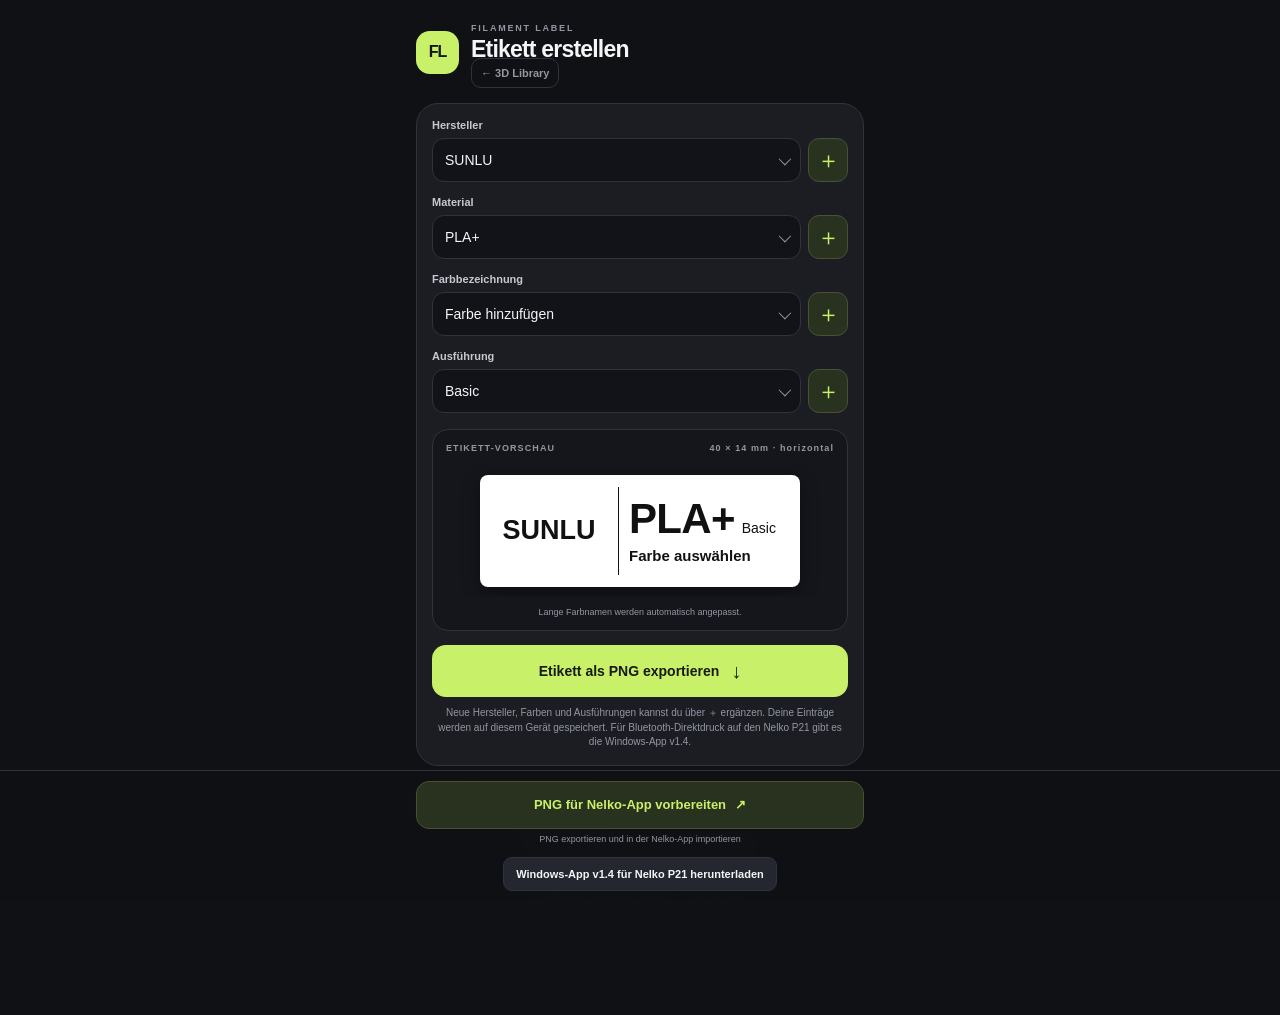
==== label-studio/index.html @ 8e7e8d68 "Add integrated browser Label Studio editor" ====
<!doctype html>
<html lang="de">
<head>
  <meta charset="UTF-8">
  <meta name="viewport" content="width=device-width, initial-scale=1, viewport-fit=cover">
  <meta name="theme-color" content="#101114">
  <meta name="apple-mobile-web-app-capable" content="yes">
  <meta name="apple-mobile-web-app-status-bar-style" content="black-translucent">
  <meta name="apple-mobile-web-app-title" content="Filament Label">
  <meta name="description" content="Filament-Etiketten im Format 40 × 14 mm erstellen.">
  <link rel="manifest" href="./manifest.webmanifest">
  <link rel="apple-touch-icon" href="./icon.svg">
  <link rel="stylesheet" href="./style.css?v=10">
  <title>Filament Label Studio</title>
</head>
<body>
  <main class="app-shell">
    <header class="topbar">
      <div class="brand-mark" aria-hidden="true">FL</div>
      <div class="topbar-copy">
        <p class="eyebrow">FILAMENT LABEL</p>
        <h1>Etikett erstellen</h1>
      <a class="library-back-link" href="../" aria-label="Zurück zur 3D Library">← 3D Library</a>
      </div>
    </header>

    <section class="form-card" aria-label="Etikett konfigurieren">
      <div class="field">
        <label for="brand">Hersteller</label>
        <div class="select-add">
          <select id="brand" aria-label="Hersteller"></select>
          <button class="add-btn" type="button" data-add="brand" aria-label="Hersteller hinzufügen">＋</button>
        </div>
      </div>

      <div class="field">
        <label for="material">Material</label>
        <div class="select-add">
          <select id="material" aria-label="Material">
            <option>PLA+</option>
            <option>PLA</option>
            <option>PETG</option>
            <option>PETG HF</option>
            <option>TPU</option>
            <option>ASA</option>
            <option>ABS</option>
          </select>
          <button class="add-btn" type="button" data-add="material" aria-label="Material hinzufügen">＋</button>
        </div>
      </div>

      <div class="field">
        <label for="color">Farbbezeichnung</label>
        <div class="select-add">
          <select id="color" aria-label="Farbbezeichnung"></select>
          <button class="add-btn" type="button" data-add="color" aria-label="Farbbezeichnung hinzufügen">＋</button>
        </div>
      </div>

      <div class="field">
        <label for="finish">Ausführung</label>
        <div class="select-add">
          <select id="finish" aria-label="Ausführung"></select>
          <button class="add-btn" type="button" data-add="finish" aria-label="Ausführung hinzufügen">＋</button>
        </div>
      </div>

      <div class="preview-wrap">
        <div class="preview-heading">
          <span>ETIKETT-VORSCHAU</span>
          <span>40 × 14 mm · horizontal</span>
        </div>
        <div class="label-stage">
          <div class="print-label" id="labelPreview" aria-label="Etikettenvorschau">
            <div class="label-brand" id="previewBrand">SUNLU</div>
            <div class="label-divider" aria-hidden="true"></div>
            <div class="label-content">
              <div class="material-line">
                <strong id="previewMaterial">PLA</strong>
                <span id="previewFinish">Basic</span>
              </div>
              <div class="label-color" id="previewColor">Farbe auswählen</div>
            </div>
          </div>
        </div>
        <p class="preview-caption">Lange Farbnamen werden automatisch angepasst.</p>
      </div>

      <button class="primary-btn" id="exportLabel" type="button">
        Etikett als PNG exportieren <span aria-hidden="true">↓</span>
      </button>
      <p class="helper-text">Neue Hersteller, Farben und Ausführungen kannst du über ＋ ergänzen. Deine Einträge werden auf diesem Gerät gespeichert. Für Bluetooth-Direktdruck auf den Nelko P21 gibt es die Windows-App v1.4.</p>
    </section>

    <section class="recent-section" aria-label="Zuletzt exportierte Etiketten">
      <div class="section-heading">
        <h2>Zuletzt exportierte Etiketten</h2>
        <button id="clearSaved" class="clear-btn" type="button">Leeren</button>
      </div>
      <div id="savedList" class="saved-list">
        <p class="empty-state">Hier erscheinen deine zuletzt exportierten Etiketten.</p>
      </div>
    </section>

    <footer class="footer">FILAMENT LABEL STUDIO <span>•</span> 40 × 14 MM</footer>
  </main>

  <div class="share-dock" role="region" aria-label="Etikett an Nelko übergeben">
    <button class="secondary-btn" id="shareLabel" type="button">
      PNG für Nelko-App vorbereiten <span aria-hidden="true">↗</span>
    </button>
    <p>PNG exportieren und in der Nelko-App importieren</p>
    <a class="windows-download" href="./Filament-Label-Studio-Windows-v1.4.zip" download>Windows-App v1.4 für Nelko P21 herunterladen</a>
  </div>
  <div id="toast" class="toast" role="status" aria-live="polite"></div>
  <dialog id="addDialog" class="add-dialog">
    <form id="addForm" method="dialog">
      <h2 id="addDialogTitle">Eintrag hinzufügen</h2>
      <label for="newOptionInput">Name</label>
      <input id="newOptionInput" type="text" maxlength="40" autocomplete="off" autocapitalize="words" placeholder="Name eingeben" required>
      <div class="dialog-actions">
        <button type="button" class="dialog-cancel" id="cancelAdd">Abbrechen</button>
        <button type="submit" class="dialog-save">Hinzufügen</button>
      </div>
    </form>
  </dialog>
  <script src="./app.js?v=10" defer></script>
  <script>
    if ("serviceWorker" in navigator && location.protocol !== "file:") {
      window.addEventListener("load", () => {
        navigator.serviceWorker.register("./sw.js?v=10").catch(() => {});
      });
    }
  </script>
</body>
</html>
---- label-studio/style.css ----
/* Filament Label Studio v0.5 — selectors match index.html */
* { box-sizing: border-box; -webkit-tap-highlight-color: transparent; }

:root {
  color-scheme: dark;
  --bg: #101114;
  --panel: #1b1d23;
  --panel-raised: #242730;
  --line: #30333c;
  --text: #f5f5f6;
  --muted: #9297a3;
  --lime: #c8f169;
}

html, body {
  margin: 0;
  min-height: 100%;
  background: var(--bg);
  color: var(--text);
  font-family: -apple-system, BlinkMacSystemFont, "Segoe UI", sans-serif;
}

body {
  padding: env(safe-area-inset-top) 0 env(safe-area-inset-bottom);
}

button, select { font: inherit; }
button { cursor: pointer; }

.app-shell {
  width: min(100%, 520px);
  min-height: 100dvh;
  margin: 0 auto;
  padding: 14px 20px 36px;
}

.topbar {
  display: flex;
  align-items: center;
  gap: 12px;
  padding: 9px 0 22px;
}

.brand-mark {
  width: 43px;
  height: 43px;
  flex: 0 0 43px;
  border-radius: 14px;
  background: var(--lime);
  color: #15180f;
  display: grid;
  place-items: center;
  font-weight: 900;
  font-size: 16px;
  letter-spacing: -1px;
}

.eyebrow {
  margin: 0 0 3px;
  color: var(--muted);
  font-size: 9px;
  font-weight: 800;
  letter-spacing: 1.8px;
}

h1 {
  margin: 0;
  font-size: 23px;
  font-weight: 800;
  letter-spacing: -.8px;
}

.form-card {
  display: grid;
  gap: 15px;
  padding: 17px;
  background: var(--panel);
  border: 1px solid var(--line);
  border-radius: 22px;
}

.field { display: grid; gap: 7px; }

.field label {
  color: #c5c8d0;
  font-size: 11px;
  font-weight: 750;
}

select {
  appearance: none;
  -webkit-appearance: none;
  width: 100%;
  min-width: 0;
  height: 47px;
  padding: 0 38px 0 13px;
  border: 1px solid var(--line);
  border-radius: 12px;
  outline: none;
  background-color: #111318;
  background-image: url("data:image/svg+xml,%3Csvg xmlns='http://www.w3.org/2000/svg' width='14' height='14' viewBox='0 0 24 24' fill='none' stroke='%239297a3' stroke-width='2' stroke-linecap='round' stroke-linejoin='round'%3E%3Cpath d='m6 9 6 6 6-6'/%3E%3C/svg%3E");
  background-repeat: no-repeat;
  background-position: right 13px center;
  color: var(--text);
  font-size: 14px;
}


select:focus { border-color: var(--lime); }

/* Custom dropdowns: consistent dark menu instead of the browser's blue native popup. */
.custom-select {
  position: relative;
  width: 100%;
  min-width: 0;
}
.custom-select > select {
  display: none;
}
.custom-select-trigger {
  display: flex;
  width: 100%;
  min-width: 0;
  min-height: 47px;
  align-items: center;
  justify-content: space-between;
  gap: 12px;
  padding: 0 13px;
  border: 1px solid var(--line);
  border-radius: 12px;
  background: #111318;
  color: var(--text);
  text-align: left;
  font-size: 14px;
}
.custom-select-trigger:focus-visible {
  outline: 2px solid var(--lime);
  outline-offset: 2px;
}
.custom-select-trigger::after {
  width: 8px;
  height: 8px;
  flex: 0 0 8px;
  border-right: 1.5px solid var(--muted);
  border-bottom: 1.5px solid var(--muted);
  content: "";
  transform: rotate(45deg) translateY(-2px);
  transition: transform .15s ease;
}
.custom-select.open .custom-select-trigger {
  border-color: var(--lime);
  border-bottom-left-radius: 8px;
  border-bottom-right-radius: 8px;
}
.custom-select.open .custom-select-trigger::after {
  transform: rotate(225deg) translate(-1px, -1px);
}
.custom-select-menu {
  position: absolute;
  z-index: 30;
  top: calc(100% + 6px);
  right: 0;
  left: 0;
  display: none;
  max-height: 220px;
  overflow-y: auto;
  padding: 5px;
  border: 1px solid #414650;
  border-radius: 12px;
  background: #1b1d23;
  box-shadow: 0 12px 28px #0009;
}
.custom-select.open .custom-select-menu { display: grid; gap: 3px; }
.custom-select-option {
  width: 100%;
  min-height: 38px;
  padding: 8px 10px;
  border: 0;
  border-radius: 8px;
  background: transparent;
  color: var(--text);
  text-align: left;
  font-size: 14px;
}
.custom-select-option:hover,
.custom-select-option:focus-visible {
  outline: none;
  background: #2a3021;
  color: var(--lime);
}
.custom-select-option[aria-selected="true"] {
  background: #303a22;
  color: var(--lime);
  font-weight: 700;
}

.select-add {
  display: grid;
  grid-template-columns: minmax(0, 1fr) 47px;
  gap: 8px;
}

.add-btn {
  min-height: 47px;
  border: 1px solid #485136;
  border-radius: 12px;
  background: #29311f;
  color: var(--lime);
  font-size: 25px;
  font-weight: 400;
  line-height: 1;
}

.add-btn:active, .primary-btn:active { transform: scale(.985); }

.preview-wrap {
  margin-top: 2px;
  padding: 13px;
  border: 1px solid var(--line);
  border-radius: 16px;
  background: #14161b;
}

.preview-heading {
  display: flex;
  justify-content: space-between;
  gap: 8px;
  margin-bottom: 12px;
  color: var(--muted);
  font-size: 9px;
  font-weight: 800;
  letter-spacing: 1.1px;
}

.label-stage {
  display: flex;
  width: 100%;
  min-height: 132px;
  justify-content: center;
  align-items: center;
  overflow: hidden;
}

.print-label {
  display: grid;
  grid-template-columns: 118px 1px minmax(0, 1fr);
  align-items: stretch;
  column-gap: 10px;
  width: 320px;
  height: 112px;
  flex: 0 0 320px;
  overflow: hidden;
  padding: 12px 10px;
  border-radius: 8px;
  background: #fff;
  color: #111;
  box-shadow: 0 5px 18px #0006;
  font-family: Arial, Helvetica, sans-serif;
}

.label-brand {
  align-self: center;
  max-height: 96px;
  overflow: hidden;
  text-align: center;
  overflow-wrap: anywhere;
  font-size: 38px;
  font-weight: 900;
  line-height: 1.03;
}

.label-divider {
  width: 1px;
  height: 100%;
  background: #111;
}

.label-content {
  display: flex;
  min-width: 0;
  flex-direction: column;
  justify-content: center;
  overflow: hidden;
}

.material-line {
  display: flex;
  min-width: 0;
  align-items: baseline;
  gap: 7px;
  overflow: hidden;
  white-space: nowrap;
  line-height: 1;
}

.material-line strong {
  flex: 0 0 auto;
  font-size: 42px;
  font-weight: 900;
  letter-spacing: -.7px;
}

.material-line span {
  min-width: 0;
  overflow: hidden;
  font-size: 25px;
  font-weight: 500;
  text-overflow: ellipsis;
}

.label-color {
  display: -webkit-box;
  min-width: 0;
  max-height: 64px;
  margin-top: 8px;
  overflow: hidden;
  overflow-wrap: anywhere;
  word-break: normal;
  -webkit-box-orient: vertical;
  -webkit-line-clamp: 2;
  font-size: 34px;
  font-weight: 700;
  line-height: 1.08;
}

.preview-caption {
  margin: 10px 0 0;
  color: var(--muted);
  text-align: center;
  font-size: 9px;
}

.primary-btn {
  display: flex;
  min-height: 52px;
  align-items: center;
  justify-content: center;
  gap: 12px;
  border: 0;
  border-radius: 14px;
  background: var(--lime);
  color: #171a10;
  font-size: 14px;
  font-weight: 850;
}

.primary-btn span { font-size: 20px; }

.helper-text {
  margin: -5px 4px 0;
  color: var(--muted);
  text-align: center;
  font-size: 10px;
  line-height: 1.45;
}

.recent-section { padding: 23px 2px 0; }

.section-heading {
  display: flex;
  align-items: center;
  justify-content: space-between;
  gap: 8px;
  margin-bottom: 10px;
}

.section-heading h2 {
  margin: 0;
  font-size: 14px;
}

.clear-btn {
  padding: 7px;
  border: 0;
  background: none;
  color: var(--muted);
  font-size: 11px;
}

.saved-list { display: grid; gap: 8px; }

.saved-item {
  display: flex;
  align-items: center;
  gap: 10px;
  padding: 11px 12px;
  border: 1px solid var(--line);
  border-radius: 13px;
  background: var(--panel);
}

.saved-item strong { display: block; font-size: 12px; }
.saved-item small { color: var(--muted); font-size: 10px; }

.saved-dot {
  width: 9px;
  height: 32px;
  flex: 0 0 9px;
  border-radius: 5px;
  background: var(--lime);
}

.empty-state {
  margin: 0;
  padding: 13px;
  border: 1px dashed var(--line);
  border-radius: 12px;
  color: var(--muted);
  text-align: center;
  font-size: 11px;
}

.footer {
  padding: 25px 0 4px;
  color: #606570;
  text-align: center;
  font-size: 8px;
  font-weight: 800;
  letter-spacing: 1.5px;
}

.footer span { padding: 0 5px; color: var(--lime); }

.toast {
  position: fixed;
  z-index: 10;
  bottom: calc(22px + env(safe-area-inset-bottom));
  left: 50%;
  max-width: calc(100vw - 32px);
  padding: 11px 16px;
  transform: translate(-50%, 12px);
  border-radius: 99px;
  background: #f5f5f5;
  color: #111;
  opacity: 0;
  pointer-events: none;
  text-align: center;
  font-size: 12px;
  font-weight: 750;
  transition: .2s;
}

.toast.show { transform: translate(-50%, 0); opacity: 1; }

@media (max-width: 390px) {
  .app-shell { padding-right: 16px; padding-left: 16px; }
  .print-label { transform: scale(.92); transform-origin: center; }
}

@media (max-width: 350px) {
  .app-shell { padding-right: 12px; padding-left: 12px; }
  .form-card { padding: 13px; }
  .print-label { transform: scale(.84); }
}


/* v0.7: iPhone hand-off button */
.secondary-btn {
  display: flex;
  width: 100%;
  min-height: 46px;
  align-items: center;
  justify-content: center;
  gap: 9px;
  border: 1px solid #485136;
  border-radius: 14px;
  background: #29311f;
  color: var(--lime);
  font-size: 13px;
  font-weight: 800;
}
.secondary-btn:active { transform: scale(.985); }

/* v0.9: kompakteres iPhone-Layout und schnelles Hinzufügen */
.app-shell {
  width: min(100%, 480px);
  padding-right: 16px;
  padding-left: 16px;
}
.form-card { padding: 15px; gap: 14px; }
.select-add { grid-template-columns: minmax(0, 1fr) 40px; gap: 7px; }
.custom-select-trigger { min-height: 44px; padding-right: 12px; padding-left: 12px; }
.add-btn { width: 40px; min-height: 44px; height: 44px; border-radius: 11px; font-size: 23px; }

.add-dialog {
  width: min( calc(100vw - 36px), 360px );
  padding: 0;
  border: 1px solid #414650;
  border-radius: 20px;
  background: #1b1d23;
  color: var(--text);
  box-shadow: 0 20px 60px #000b;
}
.add-dialog::backdrop { background: #0009; backdrop-filter: blur(3px); }
.add-dialog form { display: grid; gap: 12px; padding: 20px; }
.add-dialog h2 { margin: 0 0 4px; font-size: 18px; }
.add-dialog label { color: #c5c8d0; font-size: 12px; font-weight: 750; }
.add-dialog input {
  width: 100%; min-height: 48px; padding: 0 13px;
  border: 1px solid var(--line); border-radius: 11px;
  outline: none; background: #111318; color: var(--text); font: inherit; font-size: 16px;
}
.add-dialog input:focus { border-color: var(--lime); }
.dialog-actions { display: grid; grid-template-columns: 1fr 1fr; gap: 9px; margin-top: 5px; }
.dialog-actions button { min-height: 43px; border-radius: 11px; font: inherit; font-size: 13px; font-weight: 800; }
.dialog-cancel { border: 1px solid var(--line); background: #252830; color: var(--text); }
.dialog-save { border: 0; background: var(--lime); color: #171a10; }

@media (max-width: 390px) {
  .app-shell { padding-right: 13px; padding-left: 13px; }
  .form-card { padding: 13px; }
  .preview-wrap { padding: 11px; }
  .preview-heading { font-size: 8px; letter-spacing: .8px; }
}


/* v1.0: Druck-/Übergabeaktion bleibt auf dem iPhone immer sichtbar. */
.app-shell { padding-bottom: calc(112px + env(safe-area-inset-bottom)); }
.share-dock {
  position: fixed;
  z-index: 50;
  right: 0;
  bottom: 0;
  left: 0;
  display: grid;
  justify-items: center;
  gap: 5px;
  padding: 10px 16px calc(9px + env(safe-area-inset-bottom));
  border-top: 1px solid #30333c;
  background: rgba(16, 17, 20, .96);
  -webkit-backdrop-filter: blur(14px);
  backdrop-filter: blur(14px);
}
.share-dock .secondary-btn {
  width: min(100%, 448px);
  min-height: 48px;
  border-radius: 13px;
  font-size: 13px;
}
.share-dock p {
  margin: 0;
  color: var(--muted);
  text-align: center;
  font-size: 9px;
  line-height: 1.25;
}
@media (max-height: 720px) {
  .share-dock { padding-top: 7px; }
  .share-dock .secondary-btn { min-height: 44px; }
}

.library-back-link{margin-left:auto;flex:0 0 auto;color:var(--muted);font-size:11px;font-weight:750;text-decoration:none;white-space:nowrap;padding:8px 9px;border:1px solid var(--line);border-radius:10px}
.library-back-link:hover,.library-back-link:focus-visible{color:var(--text);border-color:var(--lime);outline:none}
.windows-download{display:inline-flex;align-items:center;justify-content:center;margin-top:7px;min-height:34px;padding:0 12px;border:1px solid var(--line);border-radius:9px;color:var(--text);background:var(--panel-raised);font-size:11px;font-weight:750;text-decoration:none;text-align:center}
.windows-download:hover,.windows-download:focus-visible{border-color:var(--lime);outline:none}
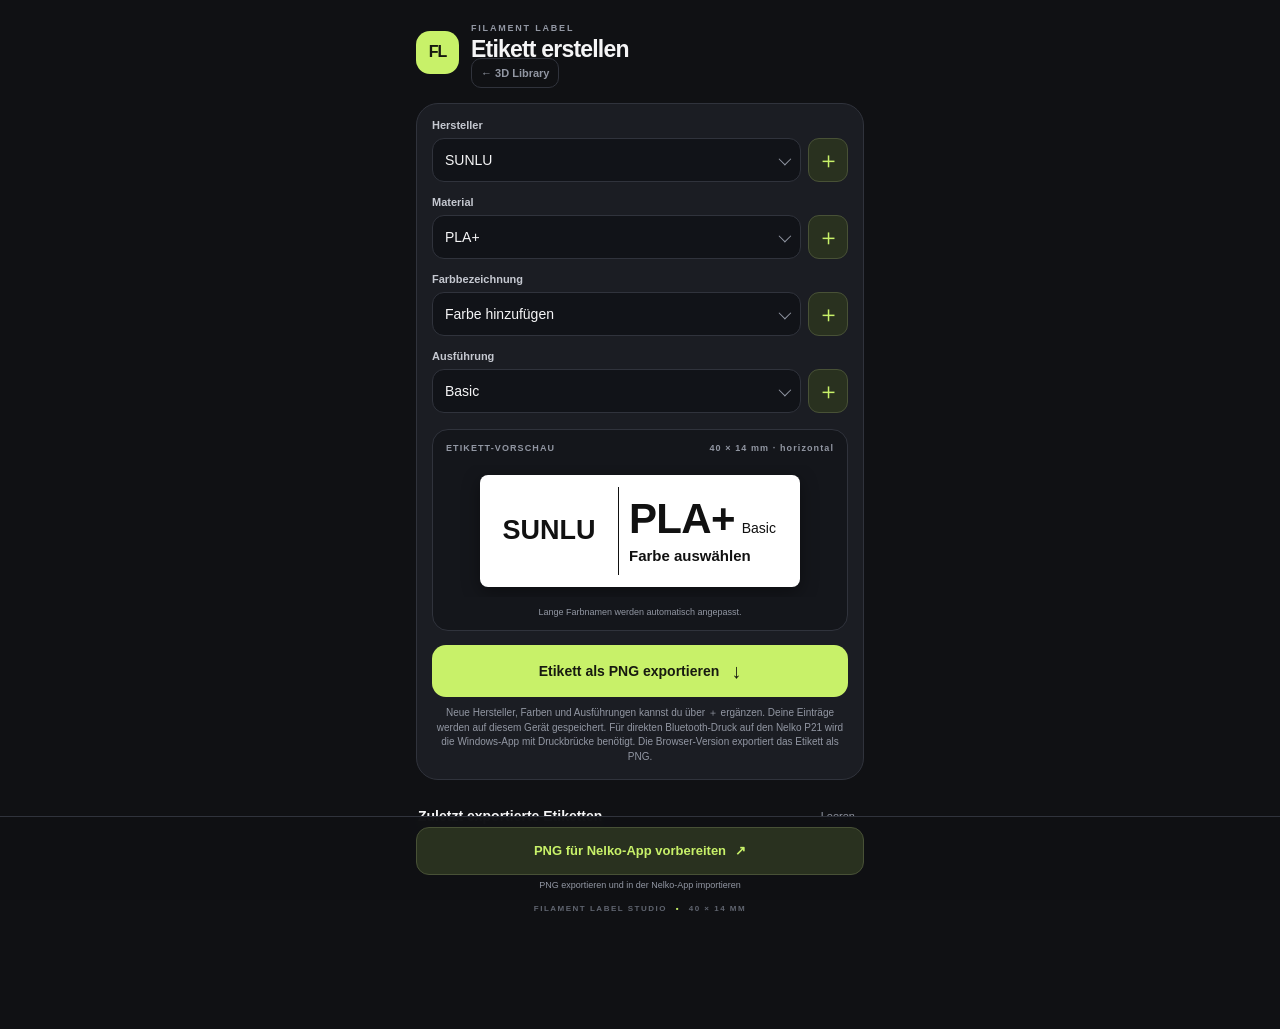
==== commit 94777d0b: "Clarify browser export and Windows print bridge" ====
--- a/label-studio/index.html
+++ b/label-studio/index.html
@@ -89,7 +89,7 @@
       <button class="primary-btn" id="exportLabel" type="button">
         Etikett als PNG exportieren <span aria-hidden="true">↓</span>
       </button>
-      <p class="helper-text">Neue Hersteller, Farben und Ausführungen kannst du über ＋ ergänzen. Deine Einträge werden auf diesem Gerät gespeichert. Für Bluetooth-Direktdruck auf den Nelko P21 gibt es die Windows-App v1.4.</p>
+      <p class="helper-text">Neue Hersteller, Farben und Ausführungen kannst du über ＋ ergänzen. Deine Einträge werden auf diesem Gerät gespeichert. Für direkten Bluetooth-Druck auf den Nelko P21 wird die Windows-App mit Druckbrücke benötigt. Die Browser-Version exportiert das Etikett als PNG.</p>
     </section>
 
     <section class="recent-section" aria-label="Zuletzt exportierte Etiketten">
@@ -110,7 +110,6 @@
       PNG für Nelko-App vorbereiten <span aria-hidden="true">↗</span>
     </button>
     <p>PNG exportieren und in der Nelko-App importieren</p>
-    <a class="windows-download" href="./Filament-Label-Studio-Windows-v1.4.zip" download>Windows-App v1.4 für Nelko P21 herunterladen</a>
   </div>
   <div id="toast" class="toast" role="status" aria-live="polite"></div>
   <dialog id="addDialog" class="add-dialog">
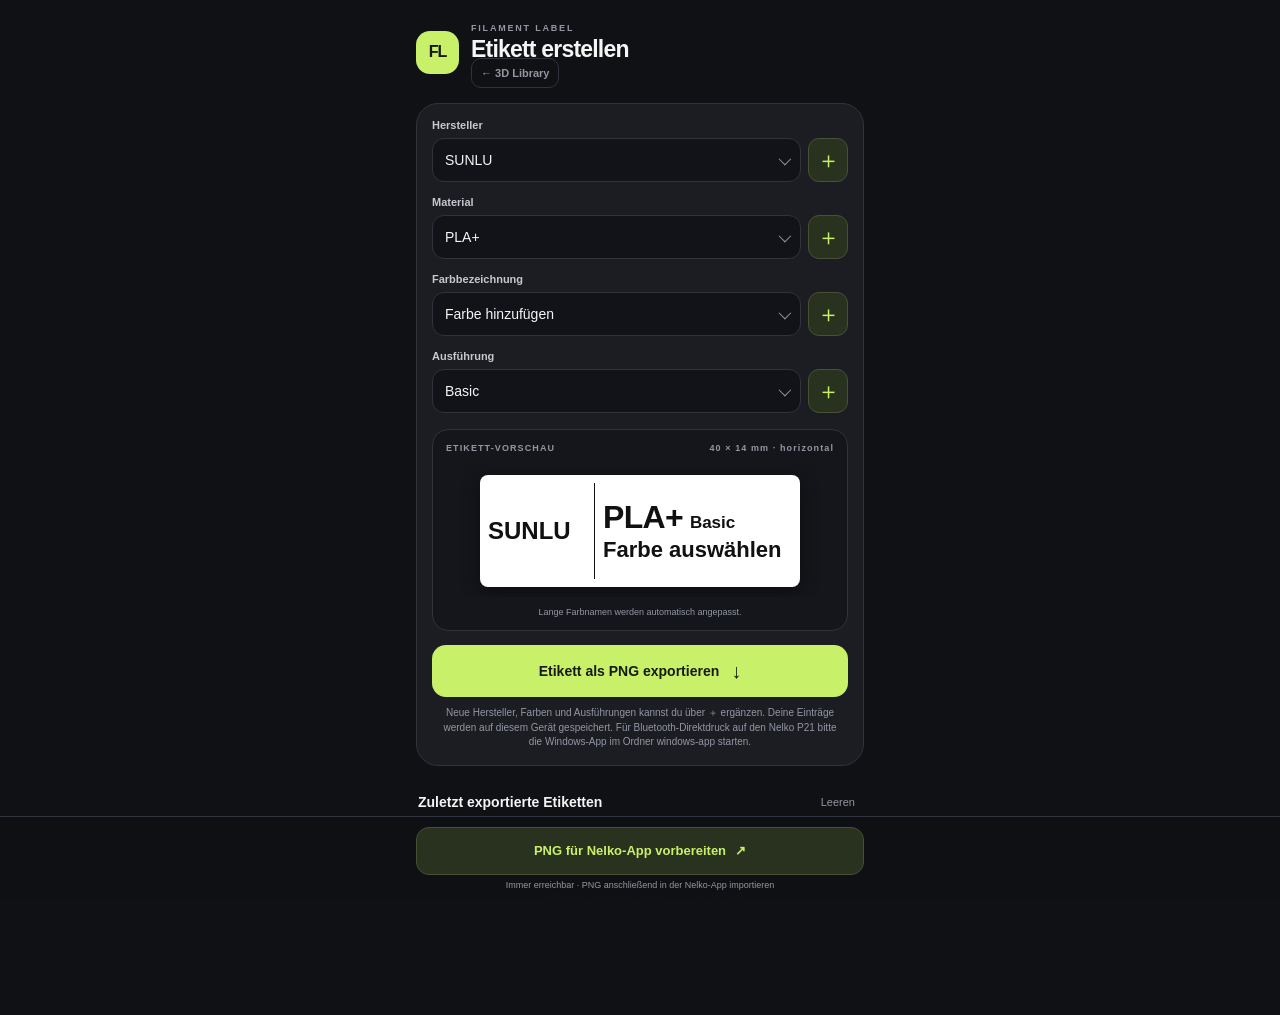
==== commit 6d66b481: "all together" ====
--- a/label-studio/index.html
+++ b/label-studio/index.html
@@ -10,7 +10,7 @@
   <meta name="description" content="Filament-Etiketten im Format 40 × 14 mm erstellen.">
   <link rel="manifest" href="./manifest.webmanifest">
   <link rel="apple-touch-icon" href="./icon.svg">
-  <link rel="stylesheet" href="./style.css?v=10">
+  <link rel="stylesheet" href="./style.css?v=11">
   <title>Filament Label Studio</title>
 </head>
 <body>
@@ -89,7 +89,7 @@
       <button class="primary-btn" id="exportLabel" type="button">
         Etikett als PNG exportieren <span aria-hidden="true">↓</span>
       </button>
-      <p class="helper-text">Neue Hersteller, Farben und Ausführungen kannst du über ＋ ergänzen. Deine Einträge werden auf diesem Gerät gespeichert. Für direkten Bluetooth-Druck auf den Nelko P21 wird die Windows-App mit Druckbrücke benötigt. Die Browser-Version exportiert das Etikett als PNG.</p>
+      <p class="helper-text">Neue Hersteller, Farben und Ausführungen kannst du über ＋ ergänzen. Deine Einträge werden auf diesem Gerät gespeichert. Für Bluetooth-Direktdruck auf den Nelko P21 bitte die Windows-App im Ordner windows-app starten.</p>
     </section>
 
     <section class="recent-section" aria-label="Zuletzt exportierte Etiketten">
@@ -109,7 +109,7 @@
     <button class="secondary-btn" id="shareLabel" type="button">
       PNG für Nelko-App vorbereiten <span aria-hidden="true">↗</span>
     </button>
-    <p>PNG exportieren und in der Nelko-App importieren</p>
+    <p>Immer erreichbar · PNG anschließend in der Nelko-App importieren</p>
   </div>
   <div id="toast" class="toast" role="status" aria-live="polite"></div>
   <dialog id="addDialog" class="add-dialog">
@@ -123,7 +123,7 @@
       </div>
     </form>
   </dialog>
-  <script src="./app.js?v=10" defer></script>
+  <script src="./app.js?v=11" defer></script>
   <script>
     if ("serviceWorker" in navigator && location.protocol !== "file:") {
       window.addEventListener("load", () => {
--- a/label-studio/style.css
+++ b/label-studio/style.css
@@ -243,14 +243,14 @@
 
 .print-label {
   display: grid;
-  grid-template-columns: 118px 1px minmax(0, 1fr);
+  grid-template-columns: 98px 1px minmax(0, 1fr);
   align-items: stretch;
-  column-gap: 10px;
+  column-gap: 8px;
   width: 320px;
   height: 112px;
   flex: 0 0 320px;
   overflow: hidden;
-  padding: 12px 10px;
+  padding: 8px;
   border-radius: 8px;
   background: #fff;
   color: #111;
@@ -262,7 +262,7 @@
   align-self: center;
   max-height: 96px;
   overflow: hidden;
-  text-align: center;
+  text-align: left;
   overflow-wrap: anywhere;
   font-size: 38px;
   font-weight: 900;
@@ -304,22 +304,22 @@
   min-width: 0;
   overflow: hidden;
   font-size: 25px;
-  font-weight: 500;
+  font-weight: 700;
   text-overflow: ellipsis;
 }
 
 .label-color {
   display: -webkit-box;
   min-width: 0;
-  max-height: 64px;
-  margin-top: 8px;
+  max-height: 56px;
+  margin-top: 5px;
   overflow: hidden;
   overflow-wrap: anywhere;
   word-break: normal;
   -webkit-box-orient: vertical;
-  -webkit-line-clamp: 2;
+  -webkit-line-clamp: 3;
   font-size: 34px;
-  font-weight: 700;
+  font-weight: 800;
   line-height: 1.08;
 }
 
@@ -551,5 +551,3 @@
 
 .library-back-link{margin-left:auto;flex:0 0 auto;color:var(--muted);font-size:11px;font-weight:750;text-decoration:none;white-space:nowrap;padding:8px 9px;border:1px solid var(--line);border-radius:10px}
 .library-back-link:hover,.library-back-link:focus-visible{color:var(--text);border-color:var(--lime);outline:none}
-.windows-download{display:inline-flex;align-items:center;justify-content:center;margin-top:7px;min-height:34px;padding:0 12px;border:1px solid var(--line);border-radius:9px;color:var(--text);background:var(--panel-raised);font-size:11px;font-weight:750;text-decoration:none;text-align:center}
-.windows-download:hover,.windows-download:focus-visible{border-color:var(--lime);outline:none}
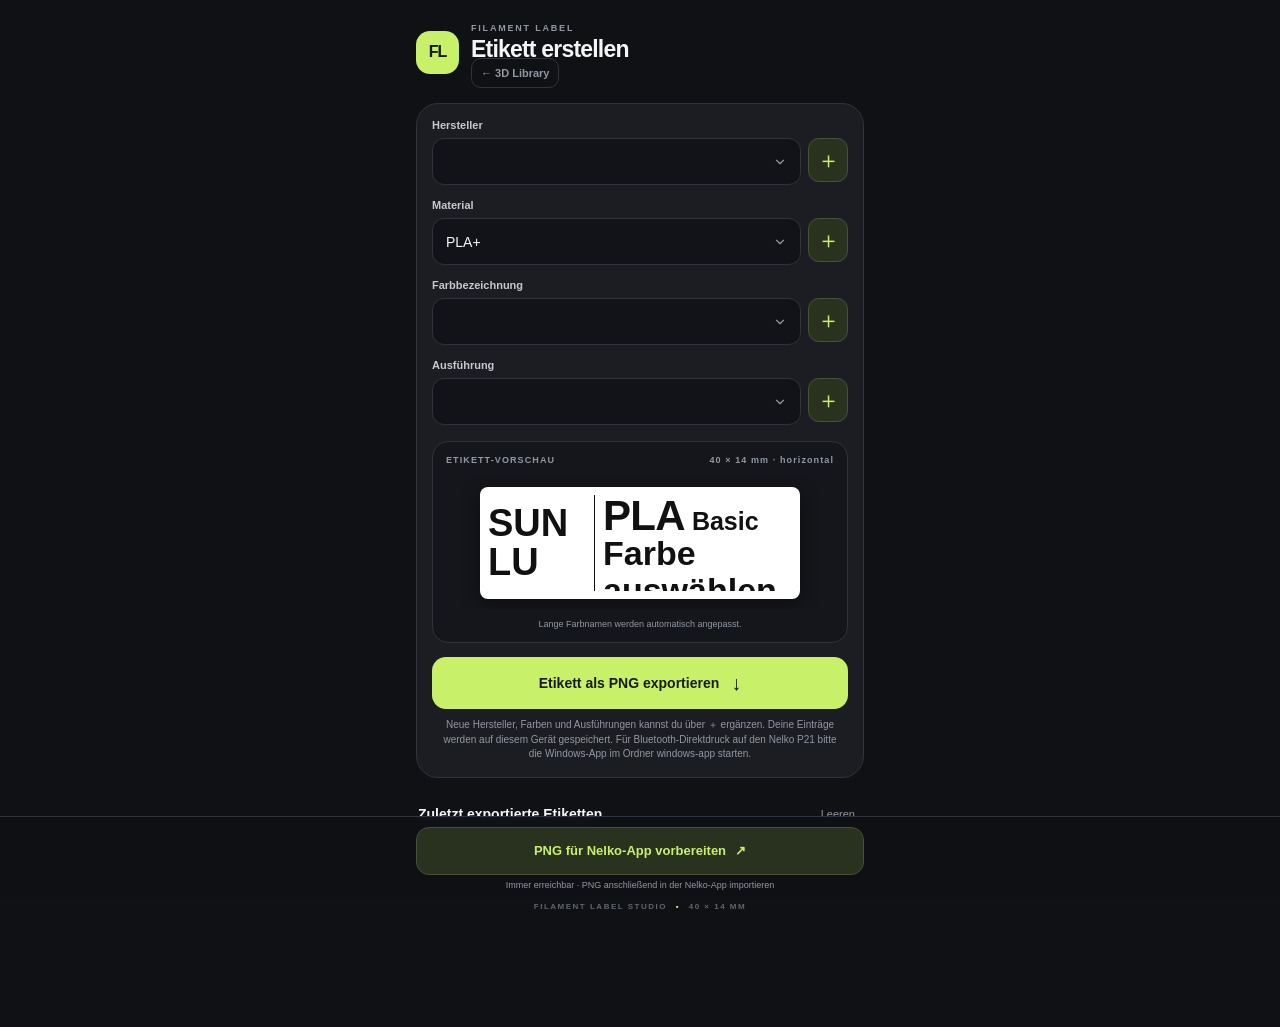
==== commit b09eb3b3: "Connect Label Studio browser to local Nelko print bridge" ====
--- a/label-studio/index.html
+++ b/label-studio/index.html
@@ -10,7 +10,7 @@
   <meta name="description" content="Filament-Etiketten im Format 40 × 14 mm erstellen.">
   <link rel="manifest" href="./manifest.webmanifest">
   <link rel="apple-touch-icon" href="./icon.svg">
-  <link rel="stylesheet" href="./style.css?v=11">
+  <link rel="stylesheet" href="./style.css?v=12">
   <title>Filament Label Studio</title>
 </head>
 <body>
@@ -123,11 +123,11 @@
       </div>
     </form>
   </dialog>
-  <script src="./app.js?v=11" defer></script>
+  <script src="./app.js?v=12" defer></script>
   <script>
     if ("serviceWorker" in navigator && location.protocol !== "file:") {
       window.addEventListener("load", () => {
-        navigator.serviceWorker.register("./sw.js?v=10").catch(() => {});
+        navigator.serviceWorker.register("./sw.js?v=12").catch(() => {});
       });
     }
   </script>
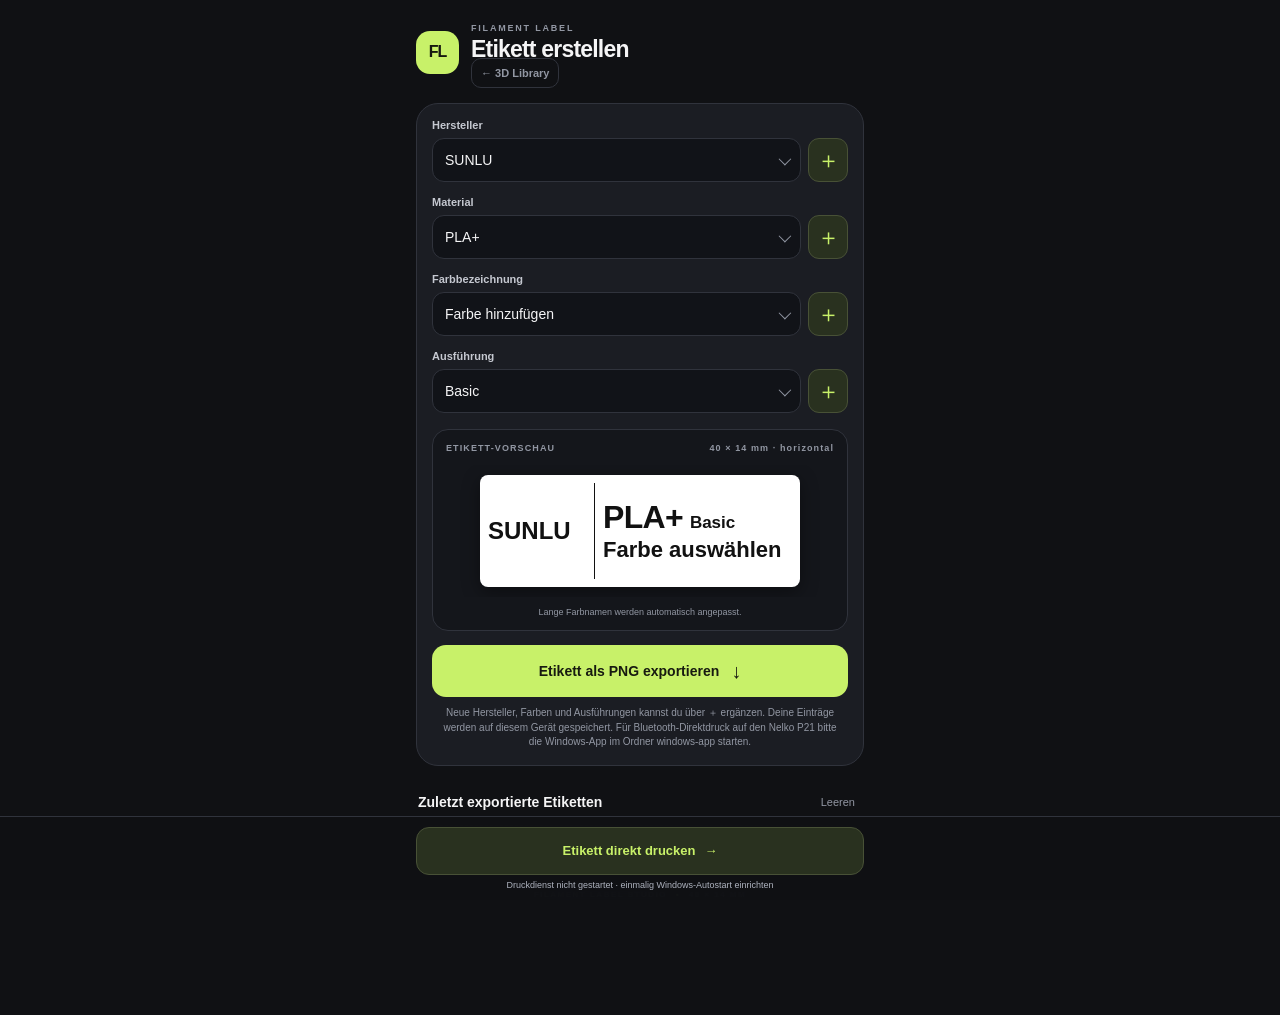
==== commit 6f72c8d0: "Show direct Nelko print action in Label Studio" ====
--- a/label-studio/index.html
+++ b/label-studio/index.html
@@ -106,10 +106,10 @@
   </main>
 
   <div class="share-dock" role="region" aria-label="Etikett an Nelko übergeben">
-    <button class="secondary-btn" id="shareLabel" type="button">
-      PNG für Nelko-App vorbereiten <span aria-hidden="true">↗</span>
+    <button class="secondary-btn" id="printLabel" type="button">
+      Etikett direkt drucken <span aria-hidden="true">→</span>
     </button>
-    <p>Immer erreichbar · PNG anschließend in der Nelko-App importieren</p>
+    <p id="printerStatus" data-state="offline" role="status">Druckdienst wird gesucht …</p>
   </div>
   <div id="toast" class="toast" role="status" aria-live="polite"></div>
   <dialog id="addDialog" class="add-dialog">
--- a/label-studio/style.css
+++ b/label-studio/style.css
@@ -551,3 +551,11 @@
 
 .library-back-link{margin-left:auto;flex:0 0 auto;color:var(--muted);font-size:11px;font-weight:750;text-decoration:none;white-space:nowrap;padding:8px 9px;border:1px solid var(--line);border-radius:10px}
 .library-back-link:hover,.library-back-link:focus-visible{color:var(--text);border-color:var(--lime);outline:none}
+
+
+/* v1.5: Status der lokalen Nelko-Druckbrücke */
+#printerStatus { max-width: min(100%, 448px); }
+#printerStatus[data-state="connected"] { color: #b8e86b; }
+#printerStatus[data-state="disconnected"] { color: #e5c77a; }
+#printerStatus[data-state="offline"] { color: #aeb3bf; }
+.secondary-btn:disabled { opacity: .7; cursor: wait; }
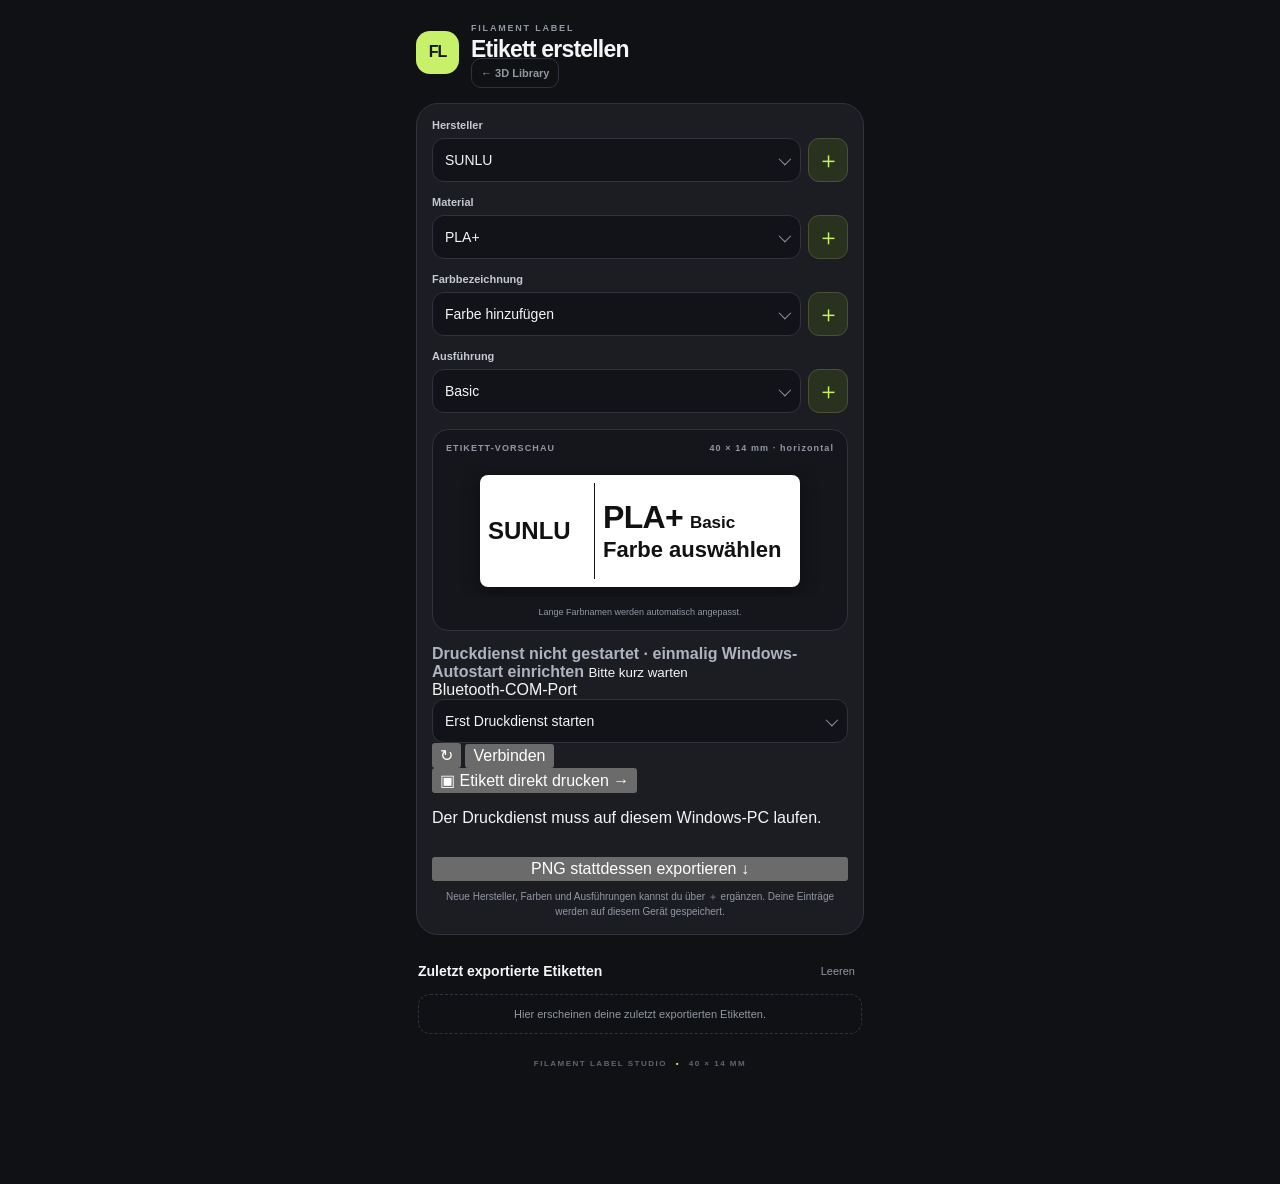
==== commit f998af51: "Redesign printer controls inside Label Studio layout" ====
--- a/label-studio/index.html
+++ b/label-studio/index.html
@@ -10,7 +10,7 @@
   <meta name="description" content="Filament-Etiketten im Format 40 × 14 mm erstellen.">
   <link rel="manifest" href="./manifest.webmanifest">
   <link rel="apple-touch-icon" href="./icon.svg">
-  <link rel="stylesheet" href="./style.css?v=12">
+  <link rel="stylesheet" href="./style.css?v=13">
   <title>Filament Label Studio</title>
 </head>
 <body>
@@ -86,10 +86,33 @@
         <p class="preview-caption">Lange Farbnamen werden automatisch angepasst.</p>
       </div>
 
-      <button class="primary-btn" id="exportLabel" type="button">
-        Etikett als PNG exportieren <span aria-hidden="true">↓</span>
+      <section class="printer-panel" aria-label="Nelko P21 Direktdruck">
+        <div class="printer-status-row">
+          <span class="printer-status-dot" id="printerDot" aria-hidden="true"></span>
+          <div class="printer-status-copy">
+            <strong id="printerStatus" data-state="checking" role="status">Windows-Druckdienst wird gesucht …</strong>
+            <small id="printerHint">Bitte kurz warten</small>
+          </div>
+        </div>
+        <label class="printer-port-label" for="printerPort">Bluetooth-COM-Port</label>
+        <div class="printer-connect-row">
+          <select id="printerPort" aria-label="Bluetooth-COM-Port">
+            <option value="">Erst Druckdienst starten</option>
+          </select>
+          <button class="printer-refresh-btn" id="refreshPrinter" type="button" aria-label="COM-Ports neu suchen" title="COM-Ports neu suchen">↻</button>
+          <button class="printer-connect-btn" id="connectPrinter" type="button">Verbinden</button>
+        </div>
+        <button class="print-cta" id="printLabel" type="button">
+          <span class="print-cta-icon" aria-hidden="true">▣</span>
+          <span>Etikett direkt drucken</span>
+          <span class="print-cta-arrow" aria-hidden="true">→</span>
+        </button>
+        <p class="printer-note">Der Druckdienst muss auf diesem Windows-PC laufen.</p>
+      </section>
+      <button class="export-btn" id="exportLabel" type="button">
+        PNG stattdessen exportieren <span aria-hidden="true">↓</span>
       </button>
-      <p class="helper-text">Neue Hersteller, Farben und Ausführungen kannst du über ＋ ergänzen. Deine Einträge werden auf diesem Gerät gespeichert. Für Bluetooth-Direktdruck auf den Nelko P21 bitte die Windows-App im Ordner windows-app starten.</p>
+      <p class="helper-text">Neue Hersteller, Farben und Ausführungen kannst du über ＋ ergänzen. Deine Einträge werden auf diesem Gerät gespeichert.</p>
     </section>
 
     <section class="recent-section" aria-label="Zuletzt exportierte Etiketten">
@@ -105,12 +128,6 @@
     <footer class="footer">FILAMENT LABEL STUDIO <span>•</span> 40 × 14 MM</footer>
   </main>
 
-  <div class="share-dock" role="region" aria-label="Etikett an Nelko übergeben">
-    <button class="secondary-btn" id="printLabel" type="button">
-      Etikett direkt drucken <span aria-hidden="true">→</span>
-    </button>
-    <p id="printerStatus" data-state="offline" role="status">Druckdienst wird gesucht …</p>
-  </div>
   <div id="toast" class="toast" role="status" aria-live="polite"></div>
   <dialog id="addDialog" class="add-dialog">
     <form id="addForm" method="dialog">
@@ -123,11 +140,11 @@
       </div>
     </form>
   </dialog>
-  <script src="./app.js?v=12" defer></script>
+  <script src="./app.js?v=13" defer></script>
   <script>
     if ("serviceWorker" in navigator && location.protocol !== "file:") {
       window.addEventListener("load", () => {
-        navigator.serviceWorker.register("./sw.js?v=12").catch(() => {});
+        navigator.serviceWorker.register("./sw.js?v=13").catch(() => {});
       });
     }
   </script>
